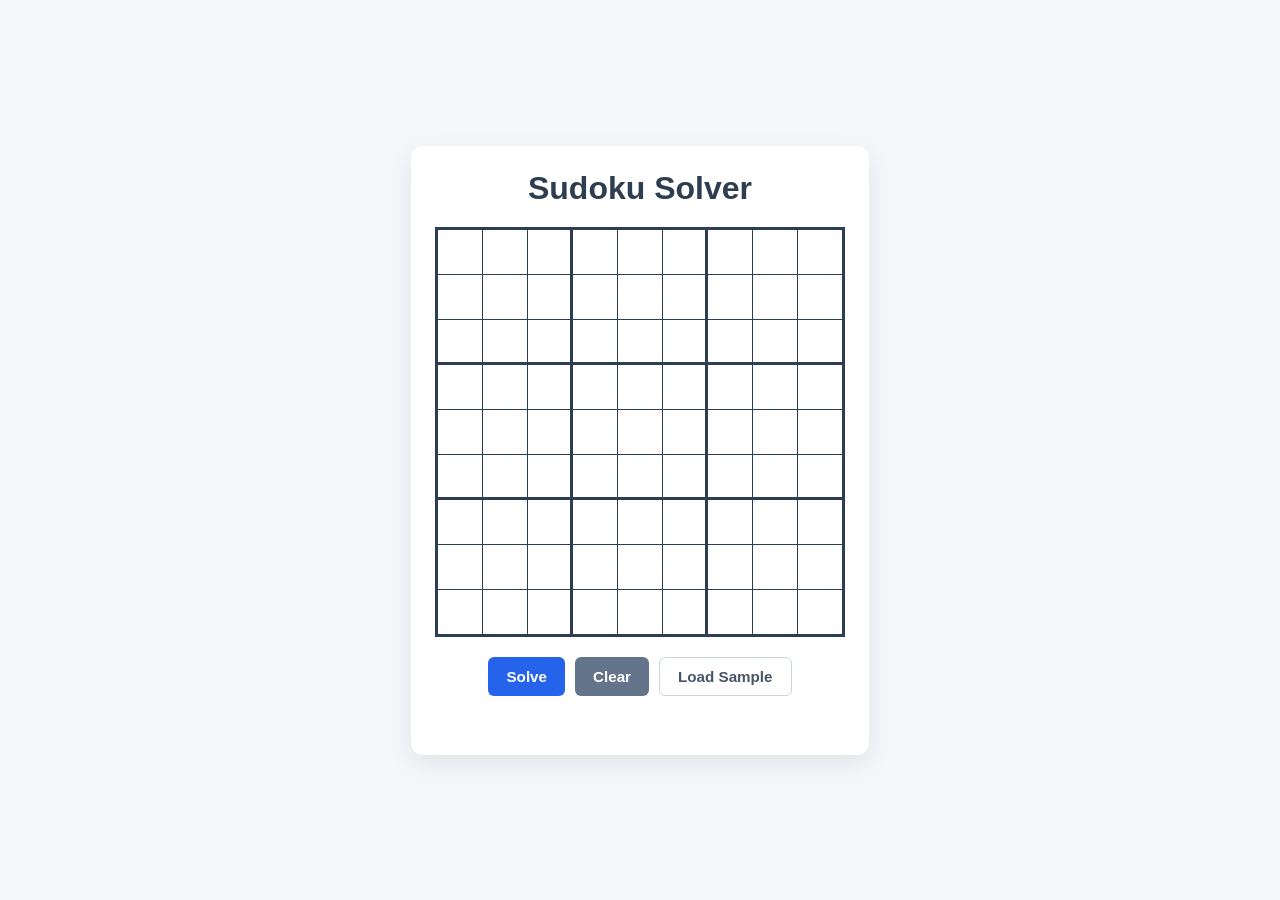
==== web/index.html @ 74b0ce22 "Phase_3-Web Implementation" ====
<!DOCTYPE html>
<html lang="en">
<head>
  <meta charset="UTF-8">
  <meta name="viewport" content="width=device-width, initial-scale=1.0">
  <title>C++ Sudoku Solver</title>
  <link rel="stylesheet" href="style.css">
</head>
<body>
  <div class="container">
    <h1>Sudoku Solver</h1>
    
    <!-- 9x9 Grid generated dynamically via JavaScript -->
    <div id="sudoku-grid" class="grid"></div>

    <!-- Controls -->
    <div class="controls">
      <button id="solve-btn" class="btn btn-primary">Solve</button>
      <button id="clear-btn" class="btn btn-secondary">Clear</button>
      <button id="sample-btn" class="btn btn-outline">Load Sample</button>
    </div>

    <!-- Status message area -->
    <p id="status-message"></p>
  </div>

  <script src="app.js"></script>
</body>
</html>
---- web/style.css ----
* {
  box-sizing: border-box;
  margin: 0;
  padding: 0;
  font-family: -apple-system, BlinkMacSystemFont, "Segoe UI", Roboto, sans-serif;
}

body {
  display: flex;
  justify-content: center;
  align-items: center;
  min-height: 100vh;
  background-color: #f4f6f9;
}

.container {
  display: flex;
  flex-direction: column;
  align-items: center;
  background: #ffffff;
  padding: 24px;
  border-radius: 12px;
  box-shadow: 0 8px 24px rgba(0, 0, 0, 0.08);
}

h1 {
  margin-bottom: 20px;
  color: #2c3e50;
}

/* 9x9 CSS Grid */
.grid {
  display: grid;
  grid-template-columns: repeat(9, 44px);
  grid-template-rows: repeat(9, 44px);
  border: 3px solid #2c3e50;
  background-color: #2c3e50;
  gap: 1px;
}

/* Input cells */
.cell {
  width: 44px;
  height: 44px;
  text-align: center;
  font-size: 1.25rem;
  font-weight: 600;
  border: none;
  outline: none;
  background-color: #ffffff;
  color: #2c3e50;
  caret-color: transparent; /* Hides cursor for cleaner look */
}

.cell:focus {
  background-color: #e8f0fe;
}

/* 3x3 Subgrid thick divider styling */
.cell:nth-child(3n) {
  border-right: 2px solid #2c3e50;
}
.cell:nth-child(9n) {
  border-right: none;
}
.grid > input:nth-child(n+19):nth-child(-n+27),
.grid > input:nth-child(n+46):nth-child(-n+54) {
  border-bottom: 2px solid #2c3e50;
}

/* Visual differentiation for clue types */
.cell.given {
  color: #1a1a1a;
  background-color: #f0f2f5;
  font-weight: 700;
}

.cell.solved {
  color: #2563eb;
  animation: fadeIn 0.3s ease-in;
}

@keyframes fadeIn {
  from { opacity: 0; transform: scale(0.9); }
  to { opacity: 1; transform: scale(1); }
}

/* Control buttons */
.controls {
  margin-top: 20px;
  display: flex;
  gap: 10px;
}

.btn {
  padding: 10px 18px;
  border-radius: 6px;
  border: none;
  font-size: 0.95rem;
  font-weight: 600;
  cursor: pointer;
  transition: opacity 0.2s;
}

.btn:hover {
  opacity: 0.9;
}

.btn-primary { background-color: #2563eb; color: #fff; }
.btn-secondary { background-color: #64748b; color: #fff; }
.btn-outline { background-color: transparent; border: 1px solid #cbd5e1; color: #475569; }

#status-message {
  margin-top: 15px;
  font-size: 0.9rem;
  font-weight: 500;
  min-height: 20px;
}
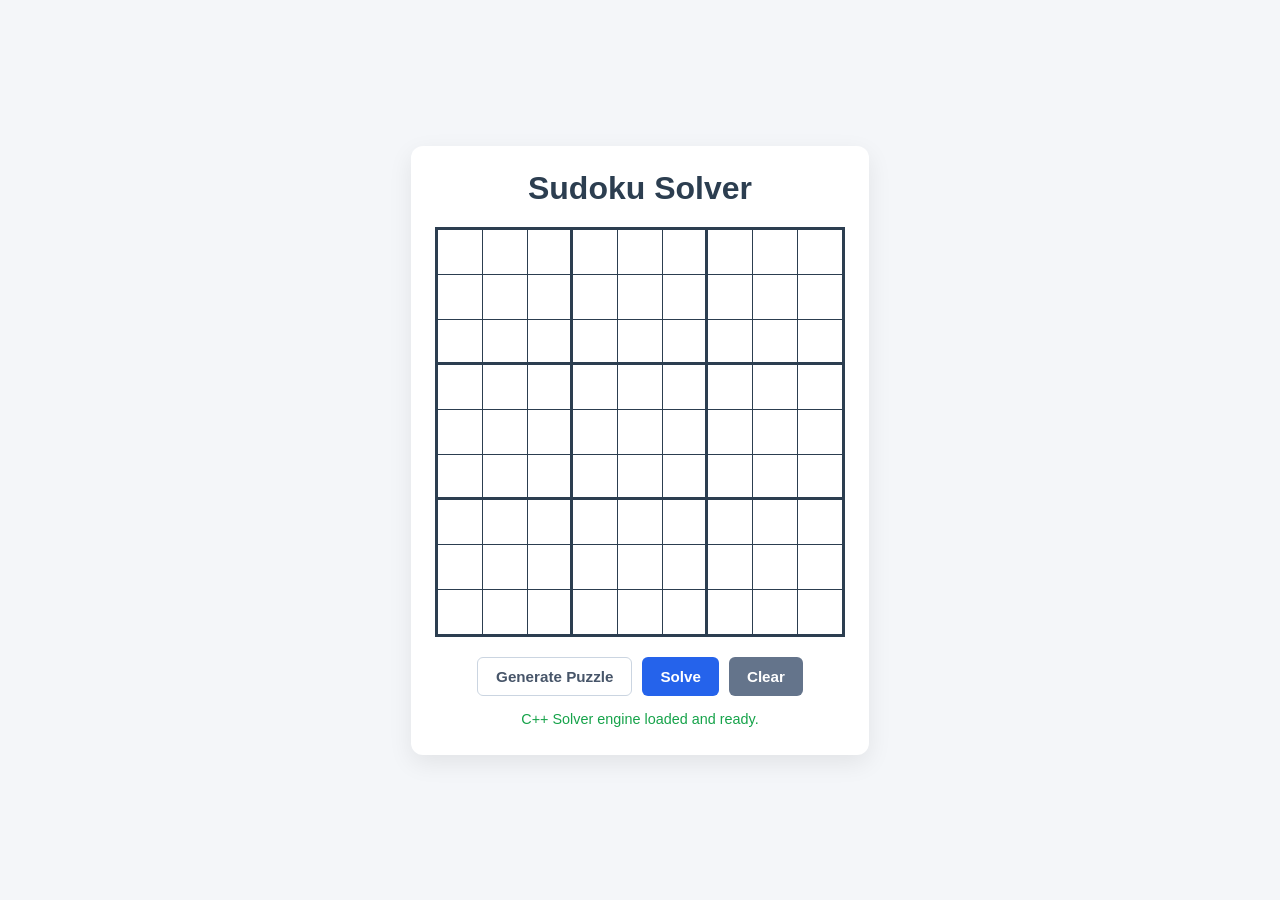
==== commit 2673e923: "Phase_4-Integration brige Implemented" ====
--- a/web/index.html
+++ b/web/index.html
@@ -13,17 +13,32 @@
     <!-- 9x9 Grid generated dynamically via JavaScript -->
     <div id="sudoku-grid" class="grid"></div>
 
-    <!-- Controls -->
+	<!-- Main Controls -->
     <div class="controls">
+      <button id="open-generate-btn" class="btn btn-outline">Generate Puzzle</button>
       <button id="solve-btn" class="btn btn-primary">Solve</button>
       <button id="clear-btn" class="btn btn-secondary">Clear</button>
-      <button id="sample-btn" class="btn btn-outline">Load Sample</button>
     </div>
+
+    <!-- Hidden Difficulty Popup (Modal) -->
+    <dialog id="difficulty-modal" class="modal">
+      <h3>Select Difficulty</h3>
+      <div class="difficulty-options">
+        <label><input type="radio" name="difficulty" value="1" checked> Easy</label>
+        <label><input type="radio" name="difficulty" value="2"> Medium</label>
+        <label><input type="radio" name="difficulty" value="3"> Hard</label>
+      </div>
+      <div class="modal-actions">
+        <button id="proceed-btn" class="btn btn-primary">Proceed</button>
+        <button id="cancel-btn" class="btn btn-outline">Cancel</button>
+      </div>
+    </dialog>
 
     <!-- Status message area -->
     <p id="status-message"></p>
   </div>
 
+  <script src="solver.js"></script>
   <script src="app.js"></script>
 </body>
 </html>
--- a/web/style.css
+++ b/web/style.css
@@ -115,4 +115,46 @@
   font-size: 0.9rem;
   font-weight: 500;
   min-height: 20px;
+}
+
+/* Popup Modal Styling */
+.modal {
+  border: none;
+  border-radius: 12px;
+  padding: 24px;
+  box-shadow: 0 10px 25px rgba(0, 0, 0, 0.2);
+  margin: auto; /* Centers the dialog natively */
+  background: #ffffff;
+  width: 300px;
+}
+
+/* Darken the background behind the popup */
+.modal::backdrop {
+  background: rgba(0, 0, 0, 0.6);
+  backdrop-filter: blur(2px);
+}
+
+.modal h3 {
+  margin-top: 0;
+  margin-bottom: 16px;
+  color: #2c3e50;
+}
+
+.difficulty-options {
+  display: flex;
+  flex-direction: column;
+  gap: 12px;
+  margin-bottom: 24px;
+}
+
+.difficulty-options label {
+  font-size: 1.05rem;
+  cursor: pointer;
+  color: #333;
+}
+
+.modal-actions {
+  display: flex;
+  justify-content: flex-end;
+  gap: 10px;
 }
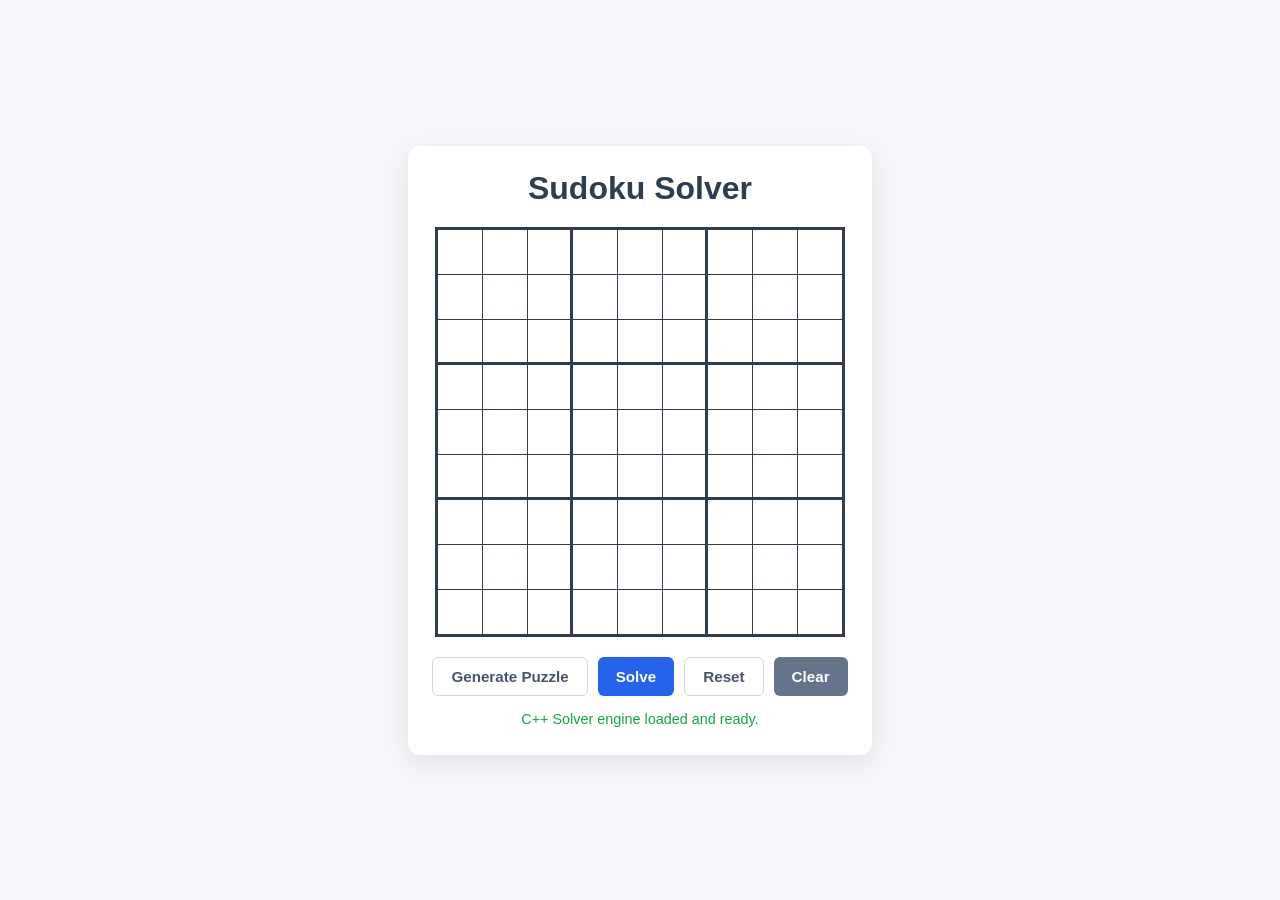
==== commit 88203b0c: "Reset and Cell validity check implemented" ====
--- a/web/index.html
+++ b/web/index.html
@@ -17,6 +17,7 @@
     <div class="controls">
       <button id="open-generate-btn" class="btn btn-outline">Generate Puzzle</button>
       <button id="solve-btn" class="btn btn-primary">Solve</button>
+	  <button id="reset-btn" class="btn btn-outline">Reset</button>
       <button id="clear-btn" class="btn btn-secondary">Clear</button>
     </div>
 
--- a/web/style.css
+++ b/web/style.css
@@ -157,4 +157,26 @@
   display: flex;
   justify-content: flex-end;
   gap: 10px;
+}
+
+/* Phase 5: Error and Polish Animations */
+
+/* Changes the board border to red */
+.grid.error-state {
+  border-color: #dc2626;
+}
+.grid.error-state .cell {
+  color: #dc2626;
+}
+
+/* Shake animation for invalid puzzles */
+.shake {
+  animation: shakeAnimation 0.4s cubic-bezier(.36,.07,.19,.97) both;
+}
+
+@keyframes shakeAnimation {
+  10%, 90% { transform: translate3d(-1px, 0, 0); }
+  20%, 80% { transform: translate3d(2px, 0, 0); }
+  30%, 50%, 70% { transform: translate3d(-4px, 0, 0); }
+  40%, 60% { transform: translate3d(4px, 0, 0); }
 }
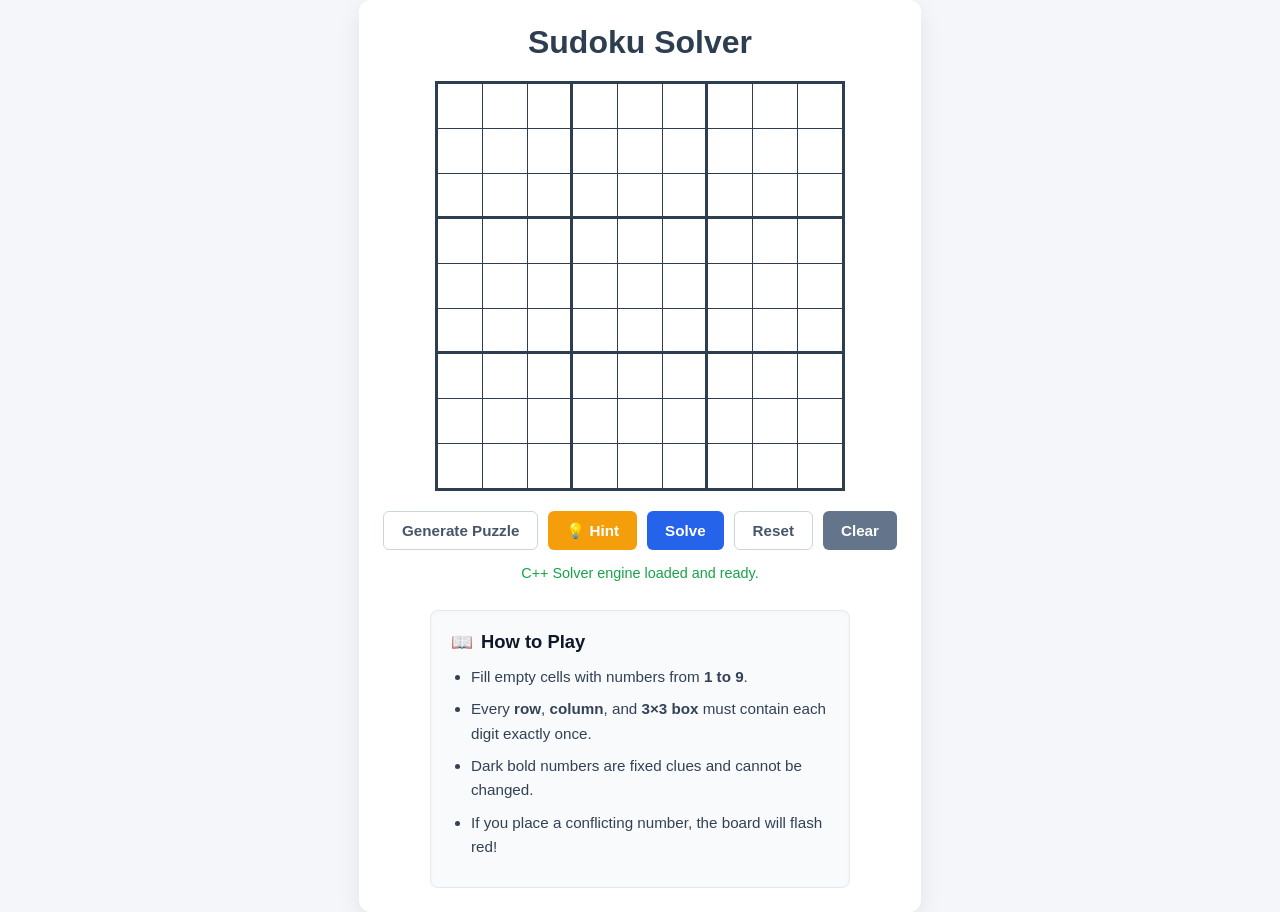
==== commit 4433e3b4: "Add Instructions, Hint and polishing" ====
--- a/web/index.html
+++ b/web/index.html
@@ -16,6 +16,7 @@
 	<!-- Main Controls -->
     <div class="controls">
       <button id="open-generate-btn" class="btn btn-outline">Generate Puzzle</button>
+	  <button id="hint-btn" class="btn btn-hint">💡 Hint</button>
       <button id="solve-btn" class="btn btn-primary">Solve</button>
 	  <button id="reset-btn" class="btn btn-outline">Reset</button>
       <button id="clear-btn" class="btn btn-secondary">Clear</button>
@@ -37,6 +38,16 @@
 
     <!-- Status message area -->
     <p id="status-message"></p>
+
+	<div class="instructions">
+      <h2>How to Play</h2>
+      <ul>
+        <li>Fill empty cells with numbers from <strong>1 to 9</strong>.</li>
+        <li>Every <strong>row</strong>, <strong>column</strong>, and <strong>3×3 box</strong> must contain each digit exactly once.</li>
+        <li>Dark bold numbers are fixed clues and cannot be changed.</li>
+        <li>If you place a conflicting number, the board will flash red!</li>
+      </ul>
+    </div>
   </div>
 
   <script src="solver.js"></script>
--- a/web/style.css
+++ b/web/style.css
@@ -179,4 +179,69 @@
   20%, 80% { transform: translate3d(2px, 0, 0); }
   30%, 50%, 70% { transform: translate3d(-4px, 0, 0); }
   40%, 60% { transform: translate3d(4px, 0, 0); }
+}
+
+/* ==========================================
+   How to Play Instructions Box
+   ========================================== */
+.instructions {
+  margin-top: 25px;
+  padding: 20px;
+  background-color: #f8fafc; /* Light gray-blue background */
+  border: 1px solid #e2e8f0;
+  border-radius: 8px;
+  width: 100%;
+  max-width: 420px; /* Aligns roughly with the width of the Sudoku board */
+  color: #334155;
+  box-shadow: inset 0 2px 4px rgba(0,0,0,0.02);
+}
+
+.instructions h2 {
+  font-size: 1.15rem;
+  margin-top: 0;
+  margin-bottom: 12px;
+  color: #0f172a;
+  display: flex;
+  align-items: center;
+  gap: 8px;
+}
+
+/* Optional: Adds a tiny book icon before the title */
+.instructions h2::before {
+  content: "📖"; 
+  font-size: 1.1rem;
+}
+
+.instructions ul {
+  margin: 0;
+  padding-left: 20px;
+  font-size: 0.95rem;
+  line-height: 1.6;
+}
+
+.instructions li {
+  margin-bottom: 8px;
+}
+
+/* Hint Button */
+.btn-hint {
+  background-color: #f59e0b;
+  color: #ffffff;
+}
+.btn-hint:hover {
+  background-color: #d97706;
+}
+
+/* Hinted Cell Visual Differentiation */
+.cell.hint {
+  color: #b45309;
+  background-color: #fef3c7;
+  font-weight: 700;
+  animation: hintPop 0.4s ease-out;
+}
+
+@keyframes hintPop {
+  0% { transform: scale(0.85); background-color: #fde68a; }
+  50% { transform: scale(1.1); background-color: #fef08a; }
+  100% { transform: scale(1); background-color: #fef3c7; }
 }
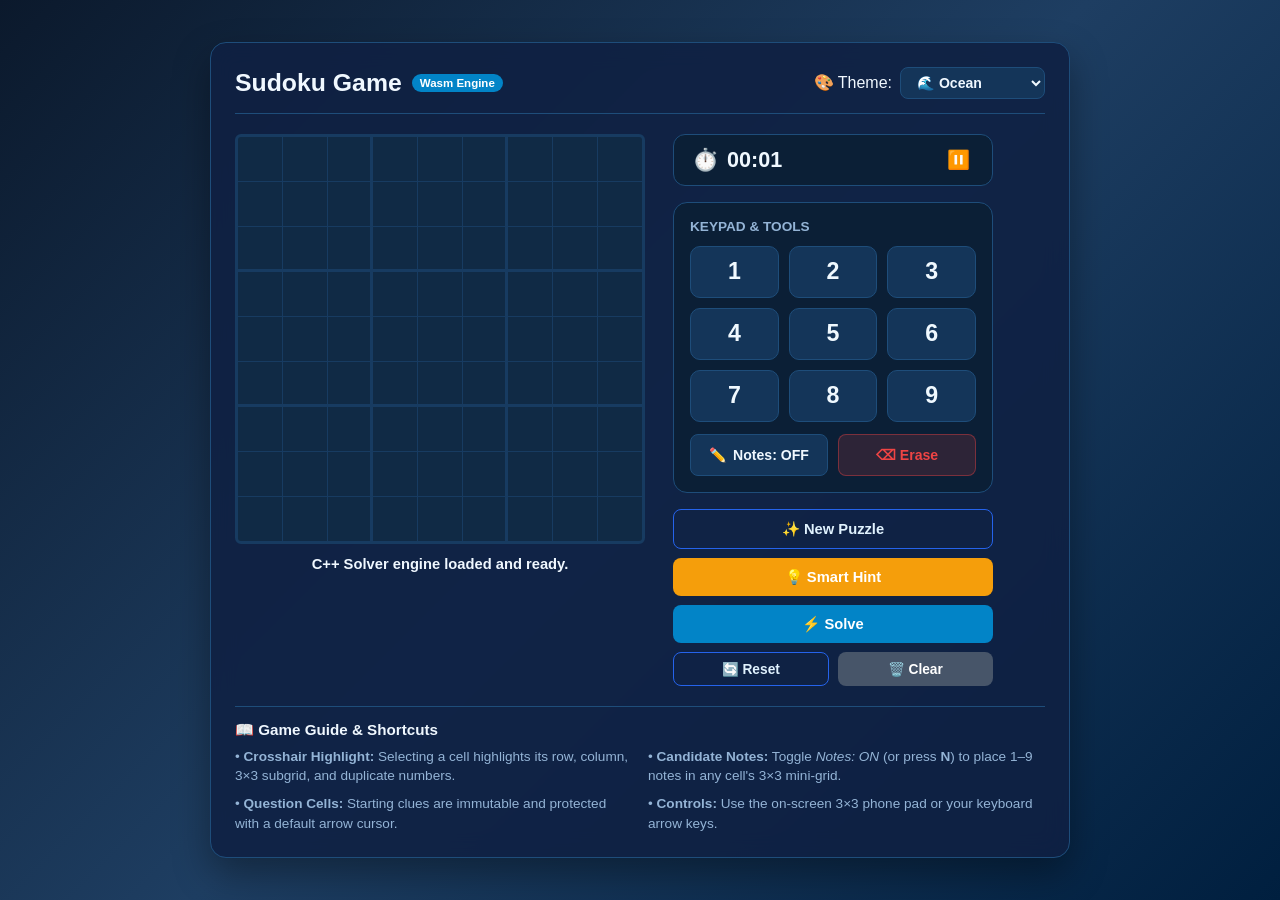
==== commit 8e25a2f9: "New features(Theme, Keypad, Timer, Candidate Notes) Implemented" ====
--- a/web/index.html
+++ b/web/index.html
@@ -3,51 +3,118 @@
 <head>
   <meta charset="UTF-8">
   <meta name="viewport" content="width=device-width, initial-scale=1.0">
-  <title>C++ Sudoku Solver</title>
+  <title>Sudoku Solver & Game System</title>
   <link rel="stylesheet" href="style.css">
 </head>
-<body>
-  <div class="container">
-    <h1>Sudoku Solver</h1>
-    
-    <!-- 9x9 Grid generated dynamically via JavaScript -->
-    <div id="sudoku-grid" class="grid"></div>
+<body data-theme="ocean">
+  <div class="app-wrapper">
+    <!-- Top Header: Title & Theme Selector -->
+    <header class="top-bar">
+      <div class="logo-area">
+        <h1>Sudoku Game</h1>
+        <span class="badge">Wasm Engine</span>
+      </div>
+      
+      <!-- Theme Selector Dropdown -->
+      <div class="theme-picker">
+        <label for="theme-select">🎨 Theme:</label>
+        <select id="theme-select" aria-label="Select background theme">
+          <option value="ocean" selected>🌊 Ocean</option>
+          <option value="wood">🪵 Wood</option>
+          <option value="sky">☁️ Sky</option>
+          <option value="space">🚀 Space</option>
+          <option value="nature">🌿 Nature</option>
+          <option value="dark">🌙 Dark Slate</option>
+          <option value="light">☀️ Clean Light</option>
+        </select>
+      </div>
+    </header>
 
-	<!-- Main Controls -->
-    <div class="controls">
-      <button id="open-generate-btn" class="btn btn-outline">Generate Puzzle</button>
-	  <button id="hint-btn" class="btn btn-hint">💡 Hint</button>
-      <button id="solve-btn" class="btn btn-primary">Solve</button>
-	  <button id="reset-btn" class="btn btn-outline">Reset</button>
-      <button id="clear-btn" class="btn btn-secondary">Clear</button>
-    </div>
+    <!-- Two-Column Layout: Left = Board, Right = Keypad & Controls -->
+    <main class="game-container">
+      <!-- Left Column: 9x9 Sudoku Board -->
+      <section class="board-column">
+        <div id="sudoku-grid" class="grid" role="grid" aria-label="Sudoku 9x9 Grid"></div>
+        <p id="status-message" aria-live="polite"></p>
+      </section>
 
-    <!-- Hidden Difficulty Popup (Modal) -->
+      <!-- Right Column: Timer, 3x3 Phone Keypad, Controls -->
+      <aside class="sidebar-column">
+        <!-- Live Game Timer (Directly Above Keypad) -->
+        <div class="timer-card" id="timer-card">
+          <div class="timer-display">
+            <span class="timer-icon">⏱️</span>
+            <span id="timer-text">00:00</span>
+          </div>
+          <button id="timer-pause-btn" class="timer-btn" type="button" title="Pause / Resume Timer">⏸️</button>
+        </div>
+
+        <!-- 3x3 Phone-Style Keypad Card -->
+        <div class="keypad-card">
+          <div class="keypad-header">Keypad & Tools</div>
+
+          <!-- 3x3 Numeric Grid (Phone Layout: 1-9) -->
+          <div class="phone-keypad" id="phone-keypad">
+            <button type="button" class="num-btn" data-key="1">1</button>
+            <button type="button" class="num-btn" data-key="2">2</button>
+            <button type="button" class="num-btn" data-key="3">3</button>
+            <button type="button" class="num-btn" data-key="4">4</button>
+            <button type="button" class="num-btn" data-key="5">5</button>
+            <button type="button" class="num-btn" data-key="6">6</button>
+            <button type="button" class="num-btn" data-key="7">7</button>
+            <button type="button" class="num-btn" data-key="8">8</button>
+            <button type="button" class="num-btn" data-key="9">9</button>
+          </div>
+
+          <!-- Pencil / Rough Notes Toggle & Erase -->
+          <div class="keypad-actions">
+            <button type="button" id="notes-toggle-btn" class="action-btn notes-btn" title="Toggle Pencil/Rough Notes Mode (Hotkey: N)">
+              <span id="notes-icon">✏️</span>
+              <span id="notes-label">Notes: OFF</span>
+            </button>
+            <button type="button" id="erase-btn" class="action-btn erase-btn" title="Clear selected cell value or notes">
+              ⌫ Erase
+            </button>
+          </div>
+        </div>
+
+        <!-- Main Game Controls -->
+        <div class="controls-card">
+          <button id="open-generate-btn" class="btn btn-outline" type="button">✨ New Puzzle</button>
+          <button id="hint-btn" class="btn btn-hint" type="button">💡 Smart Hint</button>
+          <button id="solve-btn" class="btn btn-primary" type="button">⚡ Solve</button>
+          <div class="controls-row">
+            <button id="reset-btn" class="btn btn-outline btn-sm" type="button">🔄 Reset</button>
+            <button id="clear-btn" class="btn btn-secondary btn-sm" type="button">🗑️ Clear</button>
+          </div>
+        </div>
+      </aside>
+    </main>
+
+    <!-- Difficulty Modal -->
     <dialog id="difficulty-modal" class="modal">
       <h3>Select Difficulty</h3>
       <div class="difficulty-options">
-        <label><input type="radio" name="difficulty" value="1" checked> Easy</label>
-        <label><input type="radio" name="difficulty" value="2"> Medium</label>
-        <label><input type="radio" name="difficulty" value="3"> Hard</label>
+        <label><input type="radio" name="difficulty" value="1" checked> 🟢 Easy (41 clues)</label>
+        <label><input type="radio" name="difficulty" value="2"> 🟡 Medium (31 clues)</label>
+        <label><input type="radio" name="difficulty" value="3"> 🔴 Hard (21 clues)</label>
       </div>
       <div class="modal-actions">
-        <button id="proceed-btn" class="btn btn-primary">Proceed</button>
-        <button id="cancel-btn" class="btn btn-outline">Cancel</button>
+        <button id="proceed-btn" class="btn btn-primary" type="button">Start Game</button>
+        <button id="cancel-btn" class="btn btn-outline" type="button">Cancel</button>
       </div>
     </dialog>
 
-    <!-- Status message area -->
-    <p id="status-message"></p>
-
-	<div class="instructions">
-      <h2>How to Play</h2>
-      <ul>
-        <li>Fill empty cells with numbers from <strong>1 to 9</strong>.</li>
-        <li>Every <strong>row</strong>, <strong>column</strong>, and <strong>3×3 box</strong> must contain each digit exactly once.</li>
-        <li>Dark bold numbers are fixed clues and cannot be changed.</li>
-        <li>If you place a conflicting number, the board will flash red!</li>
-      </ul>
-    </div>
+    <!-- Instructions Card -->
+    <footer class="instructions-card">
+      <h3>📖 Game Guide & Shortcuts</h3>
+      <div class="guide-grid">
+        <p>• <strong>Crosshair Highlight:</strong> Selecting a cell highlights its row, column, 3×3 subgrid, and duplicate numbers.</p>
+        <p>• <strong>Candidate Notes:</strong> Toggle <em>Notes: ON</em> (or press <strong>N</strong>) to place 1–9 notes in any cell's 3×3 mini-grid.</p>
+        <p>• <strong>Question Cells:</strong> Starting clues are immutable and protected with a default arrow cursor.</p>
+        <p>• <strong>Controls:</strong> Use the on-screen 3×3 phone pad or your keyboard arrow keys.</p>
+      </div>
+    </footer>
   </div>
 
   <script src="solver.js"></script>
--- a/web/style.css
+++ b/web/style.css
@@ -1,247 +1,598 @@
+:root {
+  --font-family: -apple-system, BlinkMacSystemFont, "Segoe UI", Roboto, sans-serif;
+  --transition-speed: 0.25s;
+}
+
+/* 🌊 1. Ocean Theme (Default) */
+body[data-theme="ocean"] {
+  --bg-gradient: linear-gradient(135deg, #0b192c 0%, #1e3e62 50%, #001f3f 100%);
+  --card-bg: rgba(15, 32, 67, 0.88);
+  --card-border: #1e4d7a;
+  --text-main: #f0f8ff;
+  --text-muted: #94b4d6;
+  --grid-border: #173b61;
+  --cell-bg: #102a45;
+  --cell-text: #ffffff;
+  --cell-given-bg: #091b2c;
+  --cell-given-text: #70a1d7;
+  --cell-selected: #0284c7;
+  --cell-related: #164e7d;
+  --cell-same-digit: #0369a1;
+  --note-color: #67e8f9;
+  --btn-primary: #0284c7;
+  --btn-primary-hover: #0369a1;
+  --btn-outline-border: #2563eb;
+  --btn-outline-text: #e0f2fe;
+  --keypad-bg: #0b1f36;
+  --keypad-btn-bg: #143559;
+  --keypad-btn-text: #f0f9ff;
+  --keypad-btn-hover: #1e4d7a;
+}
+
+/* 🪵 2. Wood Theme */
+body[data-theme="wood"] {
+  --bg-gradient: linear-gradient(135deg, #3e2723 0%, #5d4037 50%, #27160c 100%);
+  --card-bg: rgba(62, 39, 35, 0.92);
+  --card-border: #8d6e63;
+  --text-main: #fbe9e7;
+  --text-muted: #d7ccc8;
+  --grid-border: #4e342e;
+  --cell-bg: #efebe9;
+  --cell-text: #27160c;
+  --cell-given-bg: #d7ccc8;
+  --cell-given-text: #27160c;
+  --cell-selected: #a47148;       /* Rich warm cedar brown */
+  --cell-related: #d5bdaf;        /* Toasted almond tan (clearly visible) */
+  --cell-same-digit: #b07d4f;     /* Warm caramel wood highlight */
+  --note-color: #4e342e;
+  --btn-primary: #8d6e63;
+  --btn-primary-hover: #6d4c41;
+  --btn-outline-border: #a1887f;
+  --btn-outline-text: #fbe9e7;
+  --keypad-bg: #4e342e;
+  --keypad-btn-bg: #6d4c41;
+  --keypad-btn-text: #ffffff;
+  --keypad-btn-hover: #8d6e63;
+}
+
+/* ☁️ 3. Sky Theme */
+body[data-theme="sky"] {
+  --bg-gradient: linear-gradient(135deg, #e0f2fe 0%, #bae6fd 50%, #7dd3fc 100%);
+  --card-bg: rgba(255, 255, 255, 0.95);
+  --card-border: #93c5fd;
+  --text-main: #0c4a6e;
+  --text-muted: #475569;
+  --grid-border: #0284c7;
+  --cell-bg: #ffffff;
+  --cell-text: #0f172a;
+  --cell-given-bg: #f0f9ff;
+  --cell-given-text: #0369a1;
+  --cell-selected: #0284c7;       /* Vivid deep sky blue */
+  --cell-related: #bae6fd;        /* Crisp sky blue wash (clearly visible) */
+  --cell-same-digit: #7dd3fc;     /* Rich bright cyan-blue */
+  --note-color: #0369a1;
+  --btn-primary: #0284c7;
+  --btn-primary-hover: #0369a1;
+  --btn-outline-border: #7dd3fc;
+  --btn-outline-text: #0369a1;
+  --keypad-bg: #f0f9ff;
+  --keypad-btn-bg: #ffffff;
+  --keypad-btn-text: #0369a1;
+  --keypad-btn-hover: #e0f2fe;
+}
+
+/* 🚀 4. Space Theme */
+body[data-theme="space"] {
+  --bg-gradient: linear-gradient(135deg, #090a0f 0%, #15102a 50%, #200f3b 100%);
+  --card-bg: rgba(20, 16, 40, 0.9);
+  --card-border: #4c1d95;
+  --text-main: #faf5ff;
+  --text-muted: #c084fc;
+  --grid-border: #3b0764;
+  --cell-bg: #1e153b;
+  --cell-text: #ffffff;
+  --cell-given-bg: #120b24;
+  --cell-given-text: #a855f7;
+  --cell-selected: #7c3aed;
+  --cell-related: #2e1065;
+  --cell-same-digit: #4c1d95;
+  --note-color: #c084fc;
+  --btn-primary: #7c3aed;
+  --btn-primary-hover: #6d28d9;
+  --btn-outline-border: #8b5cf6;
+  --btn-outline-text: #f3e8ff;
+  --keypad-bg: #130d29;
+  --keypad-btn-bg: #271a4f;
+  --keypad-btn-text: #e9d5ff;
+  --keypad-btn-hover: #3b2875;
+}
+
+/* 🌿 5. Nature Theme */
+body[data-theme="nature"] {
+  --bg-gradient: linear-gradient(135deg, #064e3b 0%, #065f46 50%, #022c22 100%);
+  --card-bg: rgba(6, 78, 59, 0.92);
+  --card-border: #10b981;
+  --text-main: #ecfdf5;
+  --text-muted: #a7f3d0;
+  --grid-border: #047857;
+  --cell-bg: #064e3b;
+  --cell-text: #ffffff;
+  --cell-given-bg: #022c22;
+  --cell-given-text: #34d399;
+  --cell-selected: #059669;
+  --cell-related: #047857;
+  --cell-same-digit: #065f46;
+  --note-color: #6ee7b7;
+  --btn-primary: #10b981;
+  --btn-primary-hover: #059669;
+  --btn-outline-border: #34d399;
+  --btn-outline-text: #ecfdf5;
+  --keypad-bg: #022c22;
+  --keypad-btn-bg: #065f46;
+  --keypad-btn-text: #d1fae5;
+  --keypad-btn-hover: #047857;
+}
+
+/* 🌙 6. Dark Slate Theme */
+body[data-theme="dark"] {
+  --bg-gradient: linear-gradient(135deg, #0b0f19 0%, #111827 50%, #030712 100%);
+  --card-bg: rgba(17, 24, 39, 0.94);
+  --card-border: #374151;
+  --text-main: #f9fafb;
+  --text-muted: #9ca3af;
+  --grid-border: #374151;
+  --cell-bg: #1f2937;
+  --cell-text: #ffffff;
+  --cell-given-bg: #111827;
+  --cell-given-text: #9ca3af;
+  --cell-selected: #3b82f6;
+  --cell-related: #374151;
+  --cell-same-digit: #1d4ed8;
+  --note-color: #93c5fd;
+  --btn-primary: #2563eb;
+  --btn-primary-hover: #1d4ed8;
+  --btn-outline-border: #4b5563;
+  --btn-outline-text: #f3f4f6;
+  --keypad-bg: #111827;
+  --keypad-btn-bg: #1f2937;
+  --keypad-btn-text: #f3f4f6;
+  --keypad-btn-hover: #374151;
+}
+
+/* ☀️ 7. Clean Light Theme */
+body[data-theme="light"] {
+  --bg-gradient: linear-gradient(135deg, #f8fafc 0%, #e2e8f0 50%, #f1f5f9 100%);
+  --card-bg: rgba(255, 255, 255, 0.98);
+  --card-border: #cbd5e1;
+  --text-main: #1e293b;
+  --text-muted: #64748b;
+  --grid-border: #1e293b;
+  --cell-bg: #ffffff;
+  --cell-text: #0f172a;
+  --cell-given-bg: #f1f5f9;
+  --cell-given-text: #0f172a;
+  --cell-selected: #2563eb;       /* Royal Blue */
+  --cell-related: #cbd5e1;        /* Visible slate gray-blue tint */
+  --cell-same-digit: #93c5fd;     /* Prominent vibrant soft blue */
+  --note-color: #1d4ed8;
+  --btn-primary: #2563eb;
+  --btn-primary-hover: #1d4ed8;
+  --btn-outline-border: #cbd5e1;
+  --btn-outline-text: #334155;
+  --keypad-bg: #f8fafc;
+  --keypad-btn-bg: #ffffff;
+  --keypad-btn-text: #0f172a;
+  --keypad-btn-hover: #f1f5f9;
+}
+
 * {
   box-sizing: border-box;
   margin: 0;
   padding: 0;
-  font-family: -apple-system, BlinkMacSystemFont, "Segoe UI", Roboto, sans-serif;
+  font-family: var(--font-family);
+  transition: background-color var(--transition-speed) ease, color var(--transition-speed) ease;
 }
 
 body {
+  min-height: 100vh;
+  background: var(--bg-gradient);
+  background-attachment: fixed;
   display: flex;
   justify-content: center;
   align-items: center;
-  min-height: 100vh;
-  background-color: #f4f6f9;
-}
-
-.container {
+  padding: 20px 10px;
+  color: var(--text-main);
+}
+
+.app-wrapper {
+  width: 100%;
+  max-width: 860px;
+  background: var(--card-bg);
+  border: 1px solid var(--card-border);
+  backdrop-filter: blur(12px);
+  border-radius: 16px;
+  padding: 24px;
+  box-shadow: 0 16px 36px rgba(0, 0, 0, 0.35);
   display: flex;
   flex-direction: column;
-  align-items: center;
-  background: #ffffff;
-  padding: 24px;
+  gap: 20px;
+}
+
+.top-bar {
+  display: flex;
+  justify-content: space-between;
+  align-items: center;
+  border-bottom: 1px solid var(--card-border);
+  padding-bottom: 14px;
+}
+
+.logo-area {
+  display: flex;
+  align-items: center;
+  gap: 10px;
+}
+.logo-area h1 { font-size: 1.55rem; }
+
+.badge {
+  background: var(--btn-primary);
+  color: #fff;
+  font-size: 0.72rem;
+  padding: 3px 8px;
   border-radius: 12px;
-  box-shadow: 0 8px 24px rgba(0, 0, 0, 0.08);
-}
-
-h1 {
-  margin-bottom: 20px;
-  color: #2c3e50;
-}
-
-/* 9x9 CSS Grid */
+  font-weight: 600;
+}
+
+.theme-picker {
+  display: flex;
+  align-items: center;
+  gap: 8px;
+}
+.theme-picker select {
+  background: var(--keypad-btn-bg);
+  color: var(--text-main);
+  border: 1px solid var(--card-border);
+  padding: 6px 12px;
+  border-radius: 8px;
+  font-size: 0.88rem;
+  font-weight: 600;
+  cursor: pointer;
+}
+
+.game-container {
+  display: grid;
+  grid-template-columns: 410px 1fr;
+  gap: 28px;
+  align-items: start;
+}
+@media (max-width: 768px) {
+  .game-container { grid-template-columns: 1fr; justify-items: center; }
+}
+
+.board-column {
+  display: flex;
+  flex-direction: column;
+  align-items: center;
+}
+
 .grid {
   display: grid;
   grid-template-columns: repeat(9, 44px);
   grid-template-rows: repeat(9, 44px);
-  border: 3px solid #2c3e50;
-  background-color: #2c3e50;
+  border: 3px solid var(--grid-border);
+  background-color: var(--grid-border);
   gap: 1px;
-}
-
-/* Input cells */
+  border-radius: 6px;
+  overflow: hidden;
+  user-select: none;
+}
+
 .cell {
+  position: relative;
   width: 44px;
   height: 44px;
-  text-align: center;
-  font-size: 1.25rem;
-  font-weight: 600;
-  border: none;
-  outline: none;
-  background-color: #ffffff;
-  color: #2c3e50;
-  caret-color: transparent; /* Hides cursor for cleaner look */
-}
-
-.cell:focus {
-  background-color: #e8f0fe;
-}
-
-/* 3x3 Subgrid thick divider styling */
-.cell:nth-child(3n) {
-  border-right: 2px solid #2c3e50;
-}
-.cell:nth-child(9n) {
-  border-right: none;
-}
-.grid > input:nth-child(n+19):nth-child(-n+27),
-.grid > input:nth-child(n+46):nth-child(-n+54) {
-  border-bottom: 2px solid #2c3e50;
-}
-
-/* Visual differentiation for clue types */
-.cell.given {
-  color: #1a1a1a;
-  background-color: #f0f2f5;
-  font-weight: 700;
-}
-
-.cell.solved {
-  color: #2563eb;
-  animation: fadeIn 0.3s ease-in;
-}
-
-@keyframes fadeIn {
-  from { opacity: 0; transform: scale(0.9); }
-  to { opacity: 1; transform: scale(1); }
-}
-
-/* Control buttons */
-.controls {
-  margin-top: 20px;
-  display: flex;
-  gap: 10px;
-}
-
-.btn {
-  padding: 10px 18px;
-  border-radius: 6px;
-  border: none;
-  font-size: 0.95rem;
+  background-color: var(--cell-bg);
+  color: var(--cell-text);
+  display: flex;
+  align-items: center;
+  justify-content: center;
+  font-size: 1.35rem;
   font-weight: 600;
   cursor: pointer;
-  transition: opacity 0.2s;
-}
-
-.btn:hover {
-  opacity: 0.9;
-}
-
-.btn-primary { background-color: #2563eb; color: #fff; }
-.btn-secondary { background-color: #64748b; color: #fff; }
-.btn-outline { background-color: transparent; border: 1px solid #cbd5e1; color: #475569; }
+  outline: none;
+}
+
+.cell:nth-child(3n) { border-right: 2px solid var(--grid-border); }
+.cell:nth-child(9n) { border-right: none; }
+.grid > .cell:nth-child(n+19):nth-child(-n+27),
+.grid > .cell:nth-child(n+46):nth-child(-n+54) {
+  border-bottom: 2px solid var(--grid-border);
+}
+
+/* Question Cells: Pointer is disabled/default cursor */
+.cell.given {
+  background-color: var(--cell-given-bg) !important;
+  color: var(--cell-given-text) !important;
+  font-weight: 800;
+  cursor: default !important;
+  caret-color: transparent !important;
+  user-select: none !important;
+}
+
+/* Crosshair Highlighting */
+.cell.highlight-related {
+  background-color: var(--cell-related);
+  color: var(--cell-text);
+}
+
+.cell.highlight-same-digit {
+  background-color: var(--cell-same-digit);
+  color: #ffffff;
+  font-weight: 700;
+}
+
+body[data-theme="sky"] .cell.highlight-same-digit {
+  color: #0c4a6e;
+}
+body[data-theme="light"] .cell.highlight-same-digit {
+  color: #1e3a8a;
+}
+
+.cell.selected {
+  background-color: var(--cell-selected) !important;
+  color: #ffffff !important;
+  box-shadow: inset 0 0 0 2px #38bdf8;
+  z-index: 2;
+}
+
+/* Prominent Red Conflict Highlighting (Duplicates) */
+.cell.conflict {
+  background-color: #ef4444 !important;
+  color: #ffffff !important;
+  box-shadow: inset 0 0 0 2px #b91c1c !important;
+  animation: conflictPulse 0.4s ease-in-out;
+  z-index: 4 !important;
+}
+
+.cell.conflict .cell-value {
+  color: #ffffff !important;
+  font-weight: 800 !important;
+}
+
+@keyframes conflictPulse {
+  0% { transform: scale(0.92); }
+  50% { transform: scale(1.08); }
+  100% { transform: scale(1); }
+}
+
+.cell.solved { color: #38bdf8; }
+.cell.hint {
+  color: #fbbf24 !important;
+  background-color: rgba(245, 158, 11, 0.25) !important;
+  font-weight: 800;
+}
+
+/* Error State on Grid Border & Shake Animation */
+.grid.error-state {
+  border-color: #ef4444 !important;
+  box-shadow: 0 0 14px rgba(239, 68, 68, 0.6) !important;
+}
+
+.shake {
+  animation: shakeAnimation 0.4s cubic-bezier(.36,.07,.19,.97) both;
+}
+
+@keyframes shakeAnimation {
+  10%, 90% { transform: translate3d(-2px, 0, 0); }
+  20%, 80% { transform: translate3d(3px, 0, 0); }
+  30%, 50%, 70% { transform: translate3d(-5px, 0, 0); }
+  40%, 60% { transform: translate3d(5px, 0, 0); }
+}
+
+/* Candidate Notes 3x3 Mini-Grid */
+.cell-value {
+  display: block;
+  line-height: 1;
+}
+
+.notes-grid {
+  display: grid;
+  grid-template-columns: repeat(3, 1fr);
+  grid-template-rows: repeat(3, 1fr);
+  width: 100%;
+  height: 100%;
+  padding: 2px;
+  pointer-events: none;
+}
+
+.note-digit {
+  display: flex;
+  align-items: center;
+  justify-content: center;
+  font-size: 0.62rem;
+  font-weight: 700;
+  color: var(--note-color);
+  line-height: 1;
+}
 
 #status-message {
-  margin-top: 15px;
-  font-size: 0.9rem;
-  font-weight: 500;
-  min-height: 20px;
-}
-
-/* Popup Modal Styling */
+  margin-top: 12px;
+  font-size: 0.92rem;
+  font-weight: 600;
+  min-height: 22px;
+  text-align: center;
+  color: var(--text-muted);
+}
+
+/* Right Column Sidebar */
+.sidebar-column {
+  display: flex;
+  flex-direction: column;
+  gap: 16px;
+  width: 100%;
+  max-width: 320px;
+}
+
+.timer-card {
+  display: flex;
+  justify-content: space-between;
+  align-items: center;
+  background: var(--keypad-bg);
+  border: 1px solid var(--card-border);
+  padding: 10px 18px;
+  border-radius: 12px;
+}
+
+.timer-display {
+  display: flex;
+  align-items: center;
+  gap: 8px;
+  font-size: 1.35rem;
+  font-weight: 800;
+  font-variant-numeric: tabular-nums;
+  color: var(--text-main);
+}
+
+.timer-btn {
+  background: transparent;
+  border: none;
+  font-size: 1.15rem;
+  cursor: pointer;
+  padding: 4px;
+}
+
+/* 3x3 Phone Keypad */
+.keypad-card {
+  background: var(--keypad-bg);
+  border: 1px solid var(--card-border);
+  border-radius: 14px;
+  padding: 16px;
+  display: flex;
+  flex-direction: column;
+  gap: 12px;
+}
+
+.keypad-header {
+  font-size: 0.85rem;
+  font-weight: 700;
+  text-transform: uppercase;
+  color: var(--text-muted);
+}
+
+.phone-keypad {
+  display: grid;
+  grid-template-columns: repeat(3, 1fr);
+  gap: 10px;
+}
+
+.num-btn {
+  height: 52px;
+  background: var(--keypad-btn-bg);
+  color: var(--keypad-btn-text);
+  border: 1px solid var(--card-border);
+  border-radius: 10px;
+  font-size: 1.45rem;
+  font-weight: 700;
+  cursor: pointer;
+  display: flex;
+  align-items: center;
+  justify-content: center;
+  user-select: none;
+}
+.num-btn:hover { background: var(--keypad-btn-hover); transform: translateY(-1px); }
+.num-btn:active { transform: translateY(1px); }
+
+.keypad-actions {
+  display: grid;
+  grid-template-columns: 1fr 1fr;
+  gap: 10px;
+}
+
+.action-btn {
+  height: 42px;
+  border-radius: 8px;
+  border: 1px solid var(--card-border);
+  font-size: 0.88rem;
+  font-weight: 700;
+  cursor: pointer;
+  display: flex;
+  align-items: center;
+  justify-content: center;
+  gap: 6px;
+}
+
+.notes-btn { background: var(--keypad-btn-bg); color: var(--text-main); }
+.notes-btn.active {
+  background: #f59e0b !important;
+  color: #ffffff !important;
+  border-color: #d97706 !important;
+}
+
+.erase-btn {
+  background: rgba(239, 68, 68, 0.15);
+  color: #ef4444;
+  border-color: rgba(239, 68, 68, 0.4);
+}
+.erase-btn:hover { background: rgba(239, 68, 68, 0.25); }
+
+/* Controls */
+.controls-card {
+  display: flex;
+  flex-direction: column;
+  gap: 9px;
+}
+.controls-row {
+  display: grid;
+  grid-template-columns: 1fr 1fr;
+  gap: 9px;
+}
+
+.btn {
+  padding: 10px 14px;
+  border-radius: 8px;
+  border: none;
+  font-size: 0.92rem;
+  font-weight: 700;
+  cursor: pointer;
+}
+.btn-primary { background: var(--btn-primary); color: #fff; }
+.btn-hint { background: #f59e0b; color: #fff; }
+.btn-secondary { background: #475569; color: #fff; }
+.btn-outline {
+  background: transparent;
+  border: 1px solid var(--btn-outline-border);
+  color: var(--btn-outline-text);
+}
+.btn-sm { padding: 8px 10px; font-size: 0.86rem; }
+
+/* Modal */
 .modal {
   border: none;
-  border-radius: 12px;
+  border-radius: 14px;
   padding: 24px;
-  box-shadow: 0 10px 25px rgba(0, 0, 0, 0.2);
-  margin: auto; /* Centers the dialog natively */
-  background: #ffffff;
-  width: 300px;
-}
-
-/* Darken the background behind the popup */
-.modal::backdrop {
-  background: rgba(0, 0, 0, 0.6);
-  backdrop-filter: blur(2px);
-}
-
-.modal h3 {
-  margin-top: 0;
-  margin-bottom: 16px;
-  color: #2c3e50;
-}
-
-.difficulty-options {
-  display: flex;
-  flex-direction: column;
-  gap: 12px;
-  margin-bottom: 24px;
-}
-
-.difficulty-options label {
-  font-size: 1.05rem;
-  cursor: pointer;
-  color: #333;
-}
-
-.modal-actions {
-  display: flex;
-  justify-content: flex-end;
-  gap: 10px;
-}
-
-/* Phase 5: Error and Polish Animations */
-
-/* Changes the board border to red */
-.grid.error-state {
-  border-color: #dc2626;
-}
-.grid.error-state .cell {
-  color: #dc2626;
-}
-
-/* Shake animation for invalid puzzles */
-.shake {
-  animation: shakeAnimation 0.4s cubic-bezier(.36,.07,.19,.97) both;
-}
-
-@keyframes shakeAnimation {
-  10%, 90% { transform: translate3d(-1px, 0, 0); }
-  20%, 80% { transform: translate3d(2px, 0, 0); }
-  30%, 50%, 70% { transform: translate3d(-4px, 0, 0); }
-  40%, 60% { transform: translate3d(4px, 0, 0); }
-}
-
-/* ==========================================
-   How to Play Instructions Box
-   ========================================== */
-.instructions {
-  margin-top: 25px;
-  padding: 20px;
-  background-color: #f8fafc; /* Light gray-blue background */
-  border: 1px solid #e2e8f0;
-  border-radius: 8px;
-  width: 100%;
-  max-width: 420px; /* Aligns roughly with the width of the Sudoku board */
-  color: #334155;
-  box-shadow: inset 0 2px 4px rgba(0,0,0,0.02);
-}
-
-.instructions h2 {
-  font-size: 1.15rem;
-  margin-top: 0;
-  margin-bottom: 12px;
-  color: #0f172a;
-  display: flex;
-  align-items: center;
-  gap: 8px;
-}
-
-/* Optional: Adds a tiny book icon before the title */
-.instructions h2::before {
-  content: "📖"; 
-  font-size: 1.1rem;
-}
-
-.instructions ul {
-  margin: 0;
-  padding-left: 20px;
-  font-size: 0.95rem;
-  line-height: 1.6;
-}
-
-.instructions li {
-  margin-bottom: 8px;
-}
-
-/* Hint Button */
-.btn-hint {
-  background-color: #f59e0b;
-  color: #ffffff;
-}
-.btn-hint:hover {
-  background-color: #d97706;
-}
-
-/* Hinted Cell Visual Differentiation */
-.cell.hint {
-  color: #b45309;
-  background-color: #fef3c7;
-  font-weight: 700;
-  animation: hintPop 0.4s ease-out;
-}
-
-@keyframes hintPop {
-  0% { transform: scale(0.85); background-color: #fde68a; }
-  50% { transform: scale(1.1); background-color: #fef08a; }
-  100% { transform: scale(1); background-color: #fef3c7; }
-}+  background: var(--card-bg);
+  color: var(--text-main);
+  border: 1px solid var(--card-border);
+  box-shadow: 0 16px 36px rgba(0, 0, 0, 0.5);
+  margin: auto;
+  width: 320px;
+}
+.modal::backdrop { background: rgba(0, 0, 0, 0.7); backdrop-filter: blur(4px); }
+.difficulty-options { display: flex; flex-direction: column; gap: 12px; margin-bottom: 24px; }
+.difficulty-options label { cursor: pointer; font-size: 1rem; }
+.modal-actions { display: flex; justify-content: flex-end; gap: 10px; }
+
+/* Instructions */
+.instructions-card {
+  border-top: 1px solid var(--card-border);
+  padding-top: 14px;
+  color: var(--text-muted);
+}
+.instructions-card h3 { font-size: 0.95rem; margin-bottom: 8px; color: var(--text-main); }
+.guide-grid {
+  display: grid;
+  grid-template-columns: 1fr 1fr;
+  gap: 8px 16px;
+  font-size: 0.85rem;
+  line-height: 1.45;
+}
+@media (max-width: 600px) { .guide-grid { grid-template-columns: 1fr; } }
